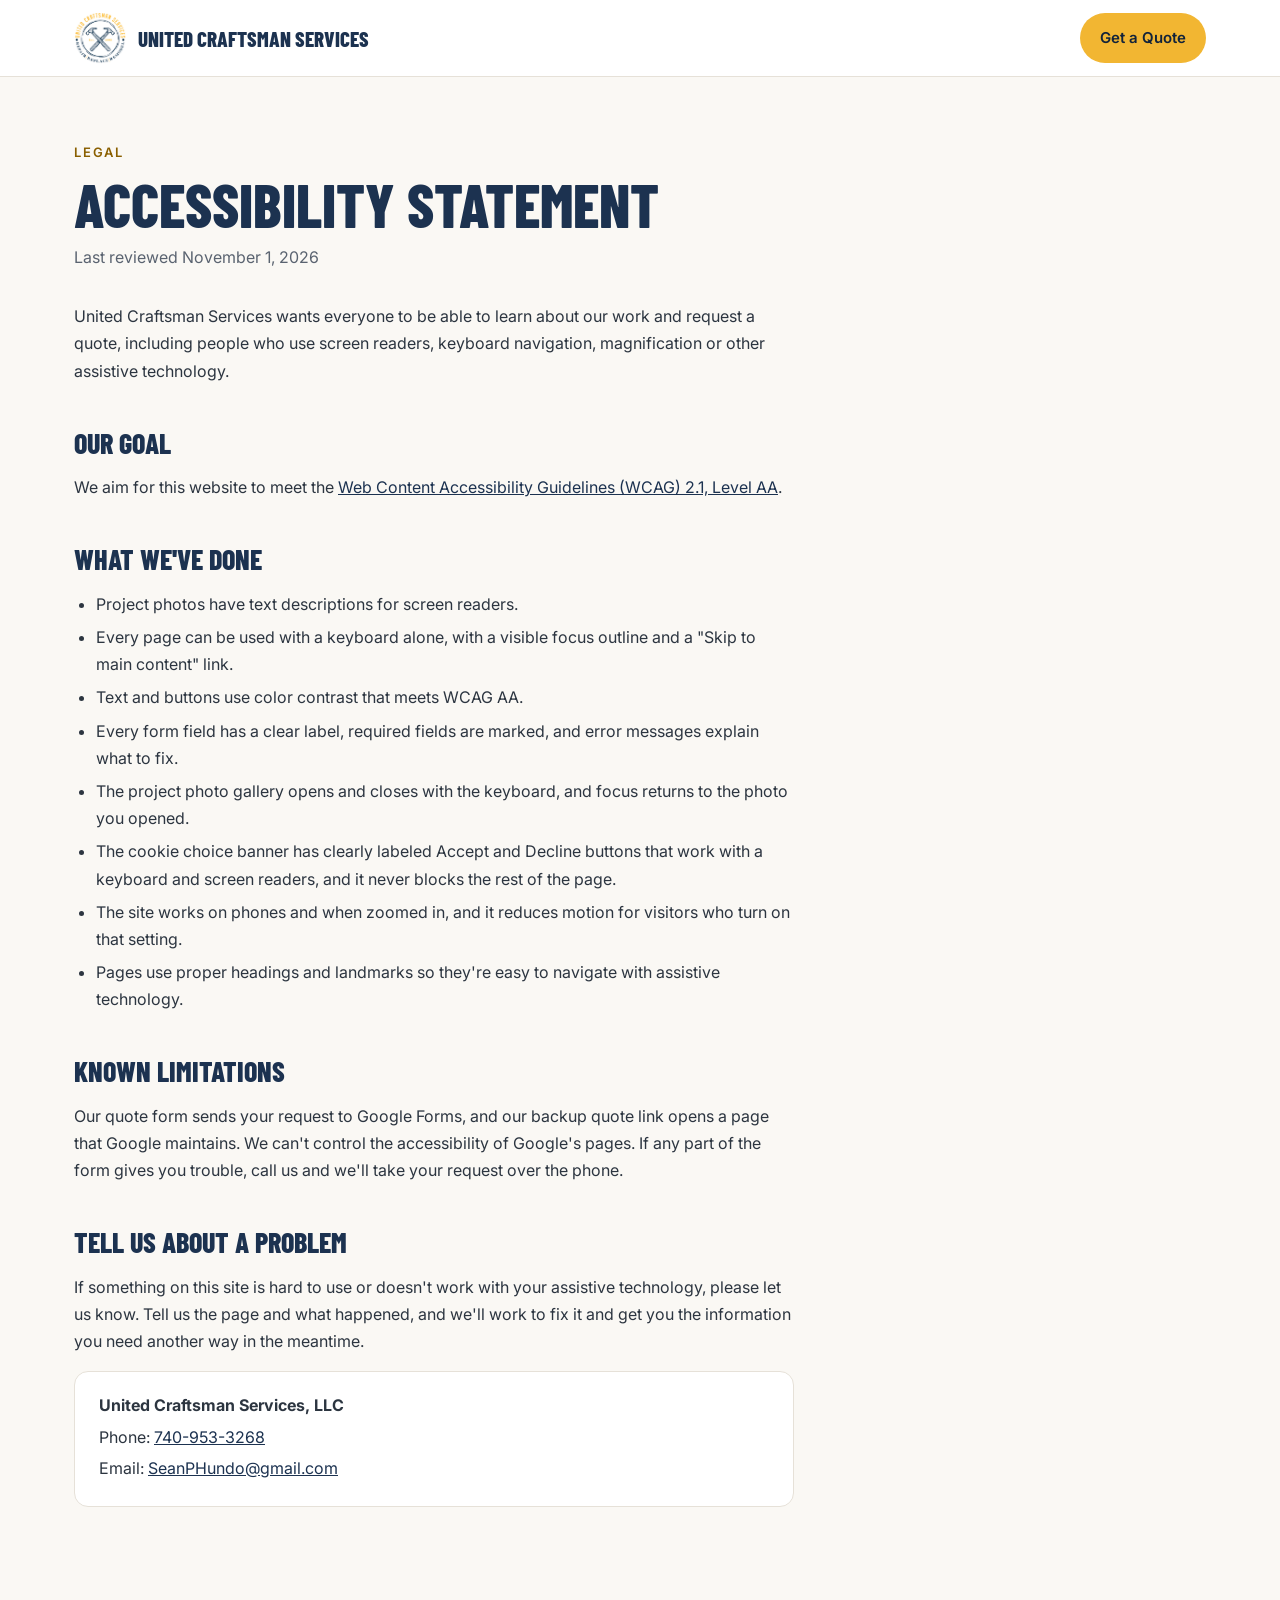
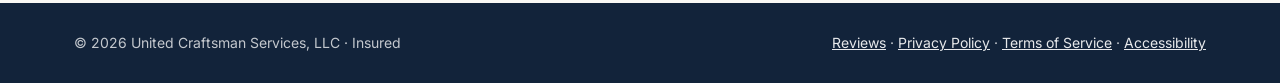
==== accessibility.html @ 77e53205 "Add files via upload" ====
<!doctype html>
<html lang="en">
<head>
  <meta charset="utf-8">
  <meta name="viewport" content="width=device-width, initial-scale=1">
  <title>Accessibility | United Craftsman Services</title>
  <meta name="description" content="Our commitment to making the United Craftsman Services website usable for everyone.">
  <link rel="icon" href="images/logo.png">
  <link rel="preconnect" href="https://fonts.googleapis.com">
  <link rel="preconnect" href="https://fonts.gstatic.com" crossorigin>
  <link href="https://fonts.googleapis.com/css2?family=Barlow+Condensed:wght@700;800&family=Inter:wght@400;500;600&display=swap" rel="stylesheet">
  <link rel="stylesheet" href="legal.css">
  <script src="site.js" defer></script>
</head>
<body>
<a href="#main" class="skip">Skip to main content</a>

<header>
  <div class="wrap nav">
    <a href="index.html" class="brand" aria-label="United Craftsman Services home">
      <img src="images/logo.png" alt="">
      <span>United Craftsman Services</span>
    </a>
    <a href="index.html#quote" class="btn">Get a Quote</a>
  </div>
</header>

<main id="main">
  <div class="wrap">
    <article>
      <div class="eyebrow">Legal</div>
      <h1>Accessibility Statement</h1>
      <p class="updated">Last reviewed November 1, 2026</p>

      <p>United Craftsman Services wants everyone to be able to learn about our work and request a quote, including people who use screen readers, keyboard navigation, magnification or other assistive technology.</p>

      <h2>Our goal</h2>
      <p>We aim for this website to meet the <a href="https://www.w3.org/TR/WCAG21/" target="_blank" rel="noopener">Web Content Accessibility Guidelines (WCAG) 2.1, Level AA</a>.</p>

      <h2>What we've done</h2>
      <ul>
        <li>Project photos have text descriptions for screen readers.</li>
        <li>Every page can be used with a keyboard alone, with a visible focus outline and a "Skip to main content" link.</li>
        <li>Text and buttons use color contrast that meets WCAG AA.</li>
        <li>Every form field has a clear label, required fields are marked, and error messages explain what to fix.</li>
        <li>The project photo gallery opens and closes with the keyboard, and focus returns to the photo you opened.</li>
        <li>The cookie choice banner has clearly labeled Accept and Decline buttons that work with a keyboard and screen readers, and it never blocks the rest of the page.</li>
        <li>The site works on phones and when zoomed in, and it reduces motion for visitors who turn on that setting.</li>
        <li>Pages use proper headings and landmarks so they're easy to navigate with assistive technology.</li>
      </ul>

      <h2>Known limitations</h2>
      <p>Our quote form sends your request to Google Forms, and our backup quote link opens a page that Google maintains. We can't control the accessibility of Google's pages. If any part of the form gives you trouble, call us and we'll take your request over the phone.</p>

      <h2>Tell us about a problem</h2>
      <p>If something on this site is hard to use or doesn't work with your assistive technology, please let us know. Tell us the page and what happened, and we'll work to fix it and get you the information you need another way in the meantime.</p>
      <div class="contact-card">
        <p><strong>United Craftsman Services, LLC</strong></p>
        <p>Phone: <a href="tel:+17409533268">740-953-3268</a></p>
        <p>Email: <a href="mailto:SeanPHundo@gmail.com">SeanPHundo@gmail.com</a></p>
      </div>
    </article>
  </div>
</main>

<footer>
  <div class="wrap">
    <span>&copy; 2026 United Craftsman Services, LLC · Insured</span>
    <span><a href="reviews.html">Reviews</a> · <a href="privacy.html">Privacy Policy</a> · <a href="terms.html">Terms of Service</a> · <a href="accessibility.html" aria-current="page">Accessibility</a><span data-cookie-settings hidden> · <a href="#">Cookie settings</a></span></span>
  </div>
</footer>
</body>
</html>
---- legal.css ----
/* Shared styles for the Privacy, Terms and Accessibility pages. Colors match index.html. */
:root {
  color-scheme: light;
  --navy: #1c3250;
  --navy-deep: #12233a;
  --gold: #f2b632;
  --gold-hover: #e0a31c;
  --gold-ink: #8a5f00;
  --bg: #faf8f4;
  --surface: #ffffff;
  --ink: #18202b;
  --muted: #5a6370;
  --line: #e6e1d8;
}

* { box-sizing: border-box; }
body {
  margin: 0;
  background: var(--bg);
  color: var(--ink);
  font-family: Inter, system-ui, -apple-system, "Segoe UI", sans-serif;
  font-size: 16px;
  line-height: 1.7;
  -webkit-font-smoothing: antialiased;
}
a { color: var(--navy); }
a:focus-visible, .btn:focus-visible { outline: 3px solid var(--gold); outline-offset: 3px; }
.wrap { max-width: 1180px; margin: 0 auto; padding: 0 24px; }

.skip {
  position: absolute; left: 16px; top: -60px; z-index: 60;
  background: var(--gold); color: var(--navy-deep); padding: 10px 16px; border-radius: 8px; font-weight: 600;
}
.skip:focus { top: 12px; }

header { background: var(--surface); border-bottom: 1px solid var(--line); }
.nav { display: flex; align-items: center; justify-content: space-between; gap: 16px; height: 76px; }
.brand { display: flex; align-items: center; gap: 12px; text-decoration: none; }
.brand img { width: 52px; height: 52px; object-fit: contain; }
.brand span {
  font-family: "Barlow Condensed", sans-serif; font-weight: 800; text-transform: uppercase;
  font-size: 21px; line-height: 1; color: var(--navy);
}
.btn {
  display: inline-flex; align-items: center; padding: 12px 20px; border-radius: 999px;
  background: var(--gold); color: var(--navy-deep); font-weight: 600; font-size: 15px; text-decoration: none;
}
.btn:hover { background: var(--gold-hover); }

main { padding: 64px 0 96px; }
article { max-width: 720px; }
.eyebrow { font-size: 13px; font-weight: 600; letter-spacing: .14em; text-transform: uppercase; color: var(--gold-ink); }
h1, h2 {
  font-family: "Barlow Condensed", Inter, sans-serif; font-weight: 800; text-transform: uppercase;
  color: var(--navy); line-height: 1.05; text-wrap: balance;
}
h1 { font-size: clamp(40px, 6vw, 60px); margin: 10px 0 8px; }
h2 { font-size: 28px; margin: 44px 0 10px; }
.updated { color: var(--muted); margin: 0 0 32px; }
p, li { color: #2c3540; }
ul { padding-left: 22px; }
li { margin-bottom: 6px; }
.contact-card {
  margin-top: 16px; padding: 20px 24px; background: var(--surface);
  border: 1px solid var(--line); border-radius: 14px;
}
.contact-card p { margin: 0 0 4px; }

footer { background: var(--navy-deep); color: rgba(255,255,255,.75); padding: 28px 0; font-size: 14px; }
footer .wrap { display: flex; flex-wrap: wrap; justify-content: space-between; gap: 8px 24px; }
footer a { color: rgba(255,255,255,.9); }
footer a:hover { color: var(--gold); }

@media (max-width: 560px) {
  .wrap { padding: 0 16px; }
  .brand span { font-size: 17px; }
  .brand img { width: 44px; height: 44px; }
  .btn { padding: 10px 14px; font-size: 14px; }
}
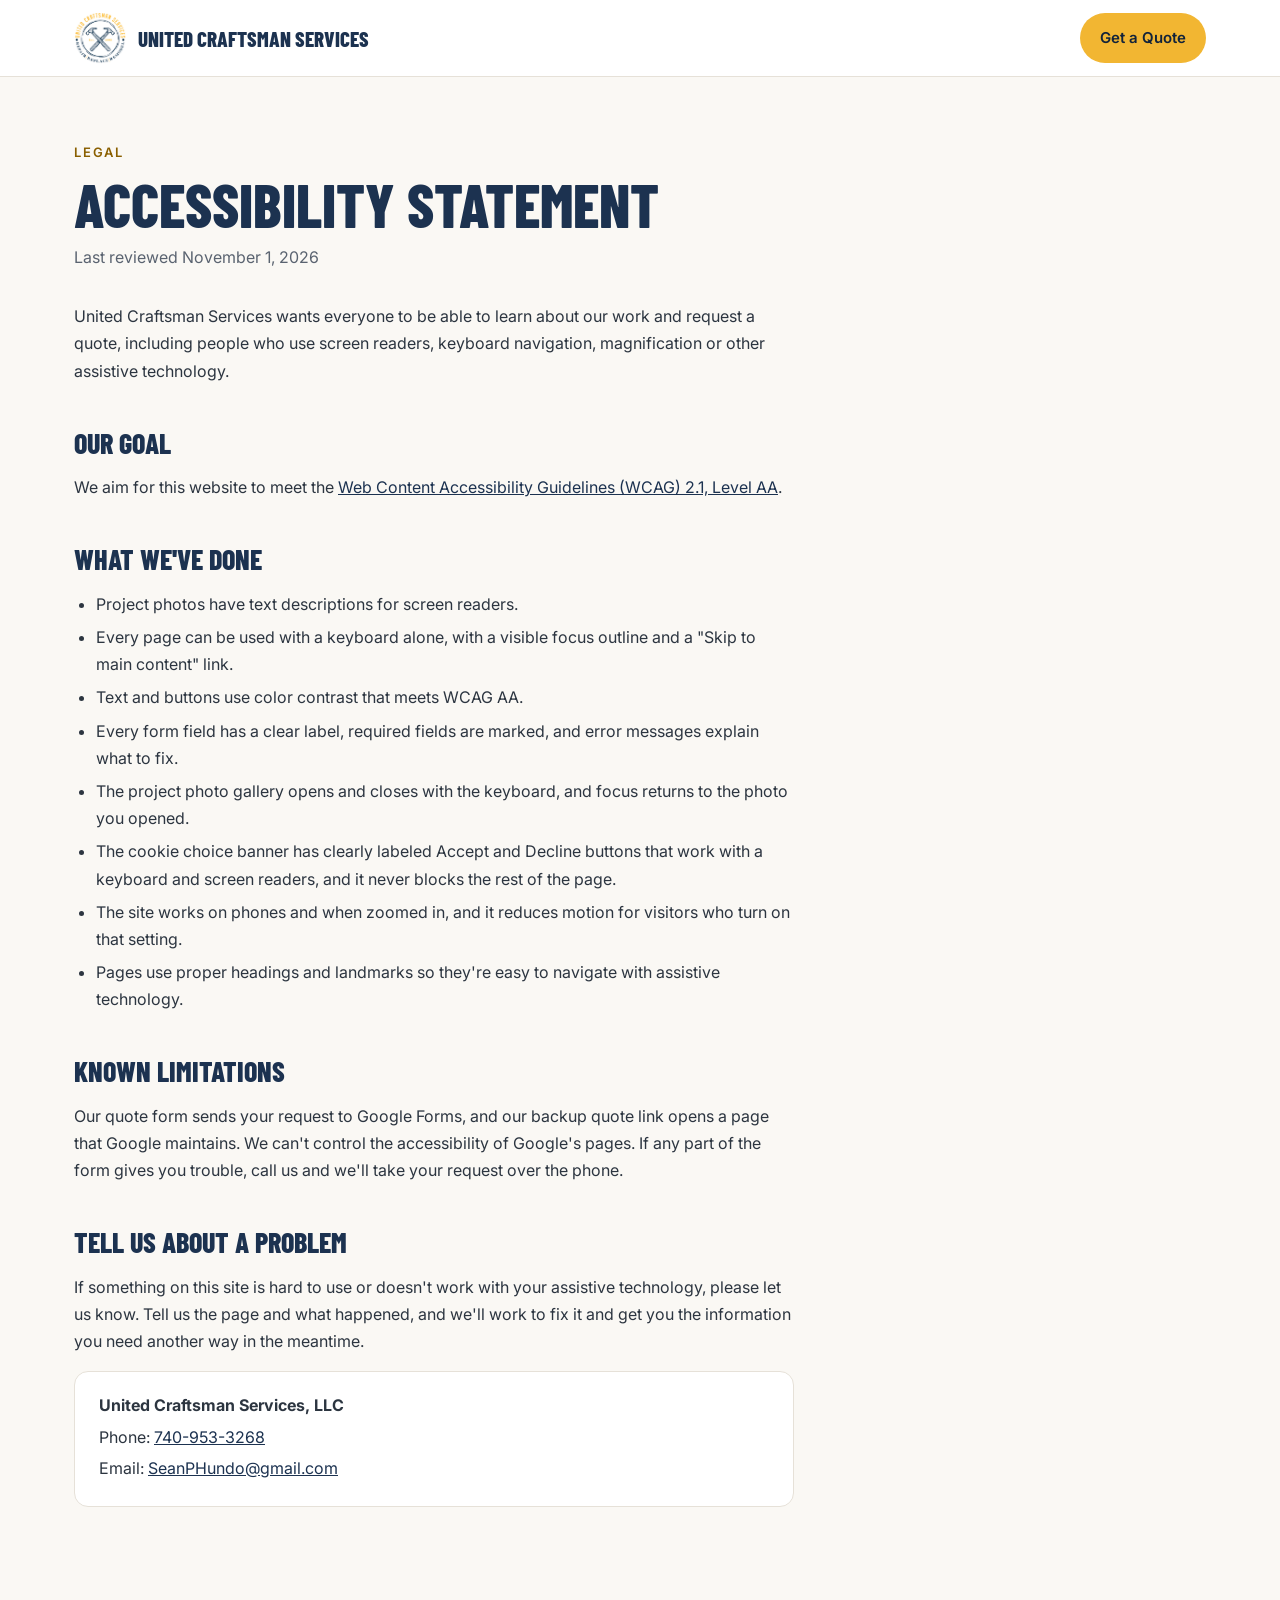
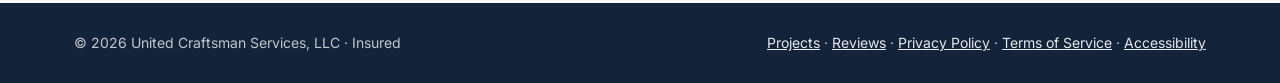
==== commit a8cdbbdf: "Add files via upload" ====
--- a/accessibility.html
+++ b/accessibility.html
@@ -66,7 +66,7 @@
 <footer>
   <div class="wrap">
     <span>&copy; 2026 United Craftsman Services, LLC · Insured</span>
-    <span><a href="reviews.html">Reviews</a> · <a href="privacy.html">Privacy Policy</a> · <a href="terms.html">Terms of Service</a> · <a href="accessibility.html" aria-current="page">Accessibility</a><span data-cookie-settings hidden> · <a href="#">Cookie settings</a></span></span>
+    <span><a href="projects.html">Projects</a> · <a href="reviews.html">Reviews</a> · <a href="privacy.html">Privacy Policy</a> · <a href="terms.html">Terms of Service</a> · <a href="accessibility.html" aria-current="page">Accessibility</a><span data-cookie-settings hidden> · <a href="#">Cookie settings</a></span></span>
   </div>
 </footer>
 </body>
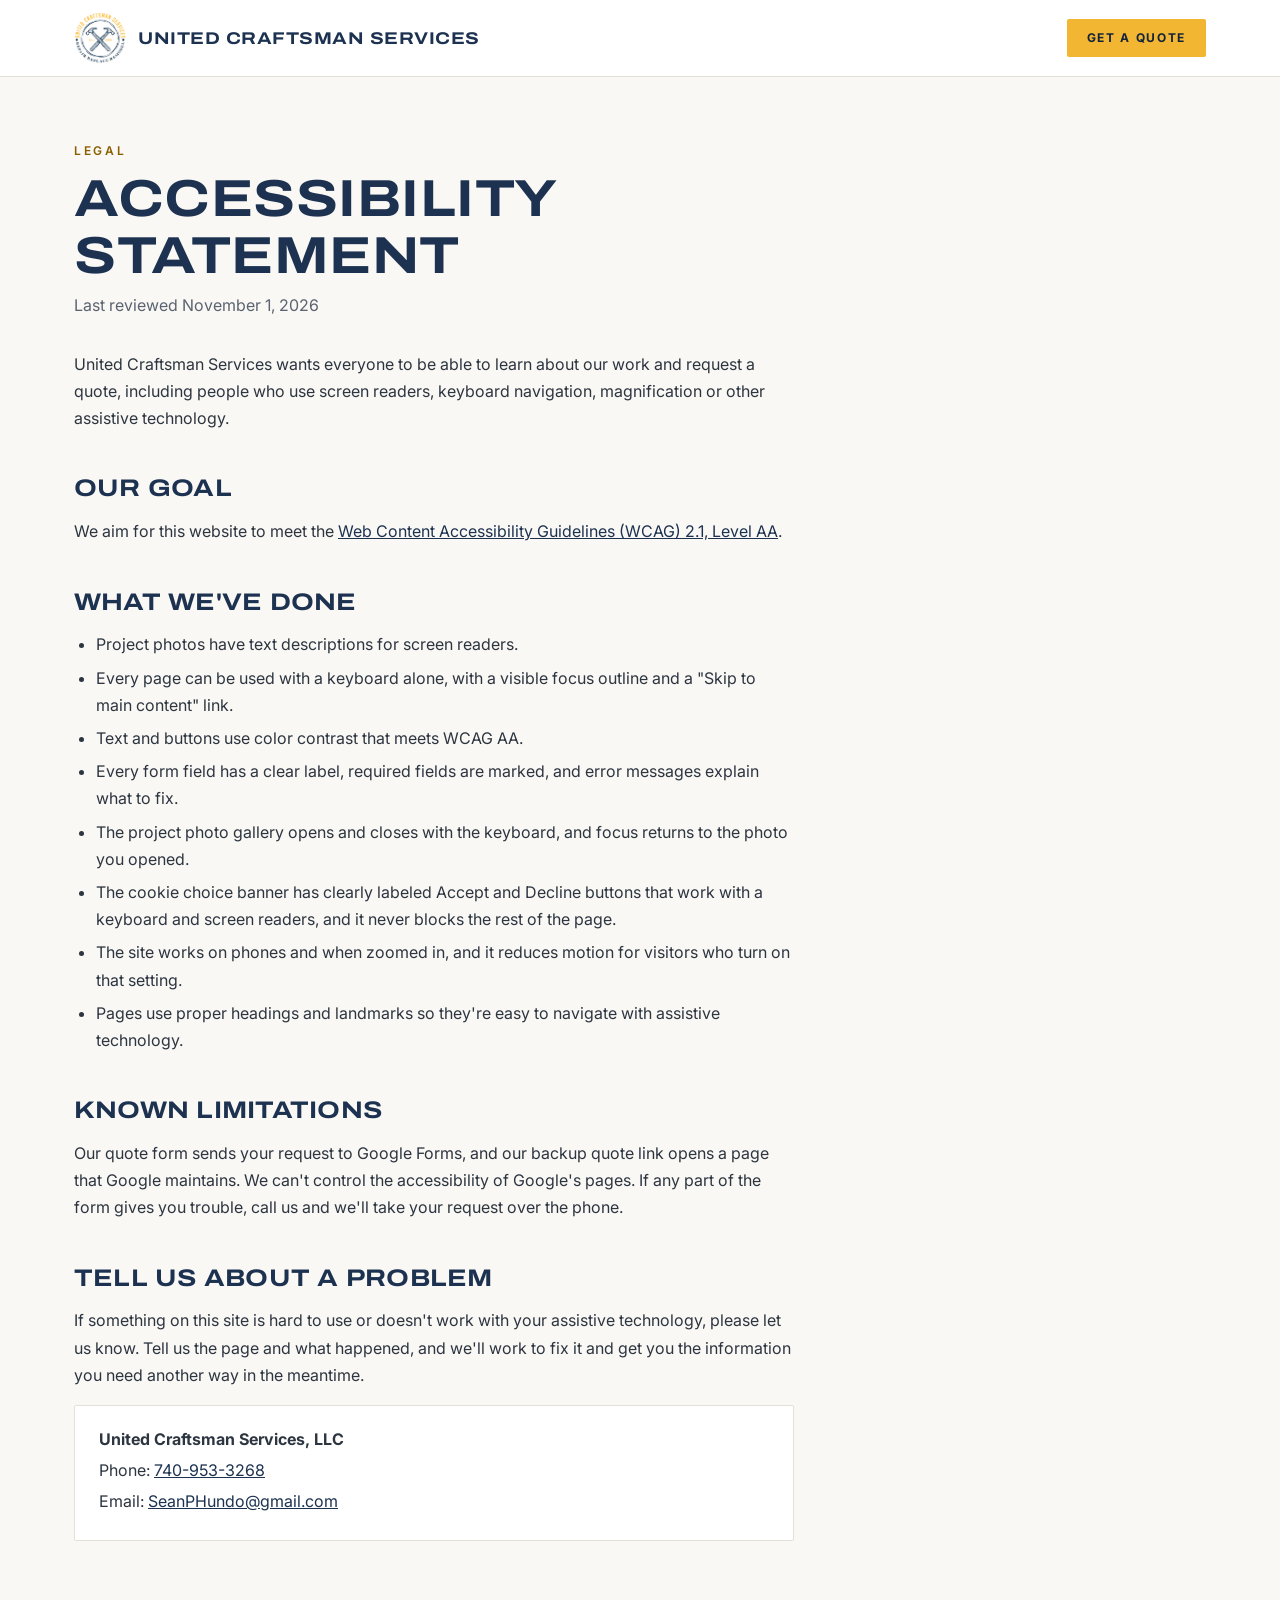
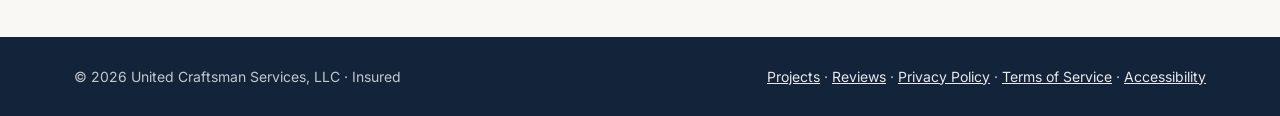
==== commit aa140e0e: "Add files via upload" ====
--- a/accessibility.html
+++ b/accessibility.html
@@ -8,7 +8,7 @@
   <link rel="icon" href="images/logo.png">
   <link rel="preconnect" href="https://fonts.googleapis.com">
   <link rel="preconnect" href="https://fonts.gstatic.com" crossorigin>
-  <link href="https://fonts.googleapis.com/css2?family=Barlow+Condensed:wght@700;800&family=Inter:wght@400;500;600&display=swap" rel="stylesheet">
+  <link href="https://fonts.googleapis.com/css2?family=Archivo:wdth,wght@112..125,500..800&family=Inter:wght@400;500;600;700&display=swap" rel="stylesheet">
   <link rel="stylesheet" href="legal.css">
   <script src="site.js" defer></script>
 </head>
--- a/legal.css
+++ b/legal.css
@@ -38,31 +38,32 @@
 .brand { display: flex; align-items: center; gap: 12px; text-decoration: none; }
 .brand img { width: 52px; height: 52px; object-fit: contain; }
 .brand span {
-  font-family: "Barlow Condensed", sans-serif; font-weight: 800; text-transform: uppercase;
-  font-size: 21px; line-height: 1; color: var(--navy);
+  font-family: Archivo, Inter, sans-serif; font-stretch: 118%; font-weight: 700; text-transform: uppercase;
+  font-size: 17px; line-height: 1; letter-spacing: .03em; color: var(--navy);
 }
 .btn {
-  display: inline-flex; align-items: center; padding: 12px 20px; border-radius: 999px;
-  background: var(--gold); color: var(--navy-deep); font-weight: 600; font-size: 15px; text-decoration: none;
+  display: inline-flex; align-items: center; padding: 13px 20px; border-radius: 2px;
+  background: var(--gold); color: var(--navy-deep); font-weight: 700; font-size: 12px; line-height: 1;
+  letter-spacing: .14em; text-transform: uppercase; text-decoration: none;
 }
 .btn:hover { background: var(--gold-hover); }
 
 main { padding: 64px 0 96px; }
 article { max-width: 720px; }
-.eyebrow { font-size: 13px; font-weight: 600; letter-spacing: .14em; text-transform: uppercase; color: var(--gold-ink); }
+.eyebrow { font-size: 12px; font-weight: 600; letter-spacing: .22em; text-transform: uppercase; color: var(--gold-ink); }
 h1, h2 {
-  font-family: "Barlow Condensed", Inter, sans-serif; font-weight: 800; text-transform: uppercase;
-  color: var(--navy); line-height: 1.05; text-wrap: balance;
+  font-family: Archivo, Inter, sans-serif; font-stretch: 118%; font-weight: 700; text-transform: uppercase;
+  color: var(--navy); line-height: 1.08; letter-spacing: .01em; text-wrap: balance;
 }
-h1 { font-size: clamp(40px, 6vw, 60px); margin: 10px 0 8px; }
-h2 { font-size: 28px; margin: 44px 0 10px; }
+h1 { font-size: clamp(32px, 5vw, 52px); margin: 10px 0 8px; }
+h2 { font-size: 24px; margin: 44px 0 10px; }
 .updated { color: var(--muted); margin: 0 0 32px; }
 p, li { color: #2c3540; }
 ul { padding-left: 22px; }
 li { margin-bottom: 6px; }
 .contact-card {
   margin-top: 16px; padding: 20px 24px; background: var(--surface);
-  border: 1px solid var(--line); border-radius: 14px;
+  border: 1px solid var(--line); border-radius: 2px;
 }
 .contact-card p { margin: 0 0 4px; }
 
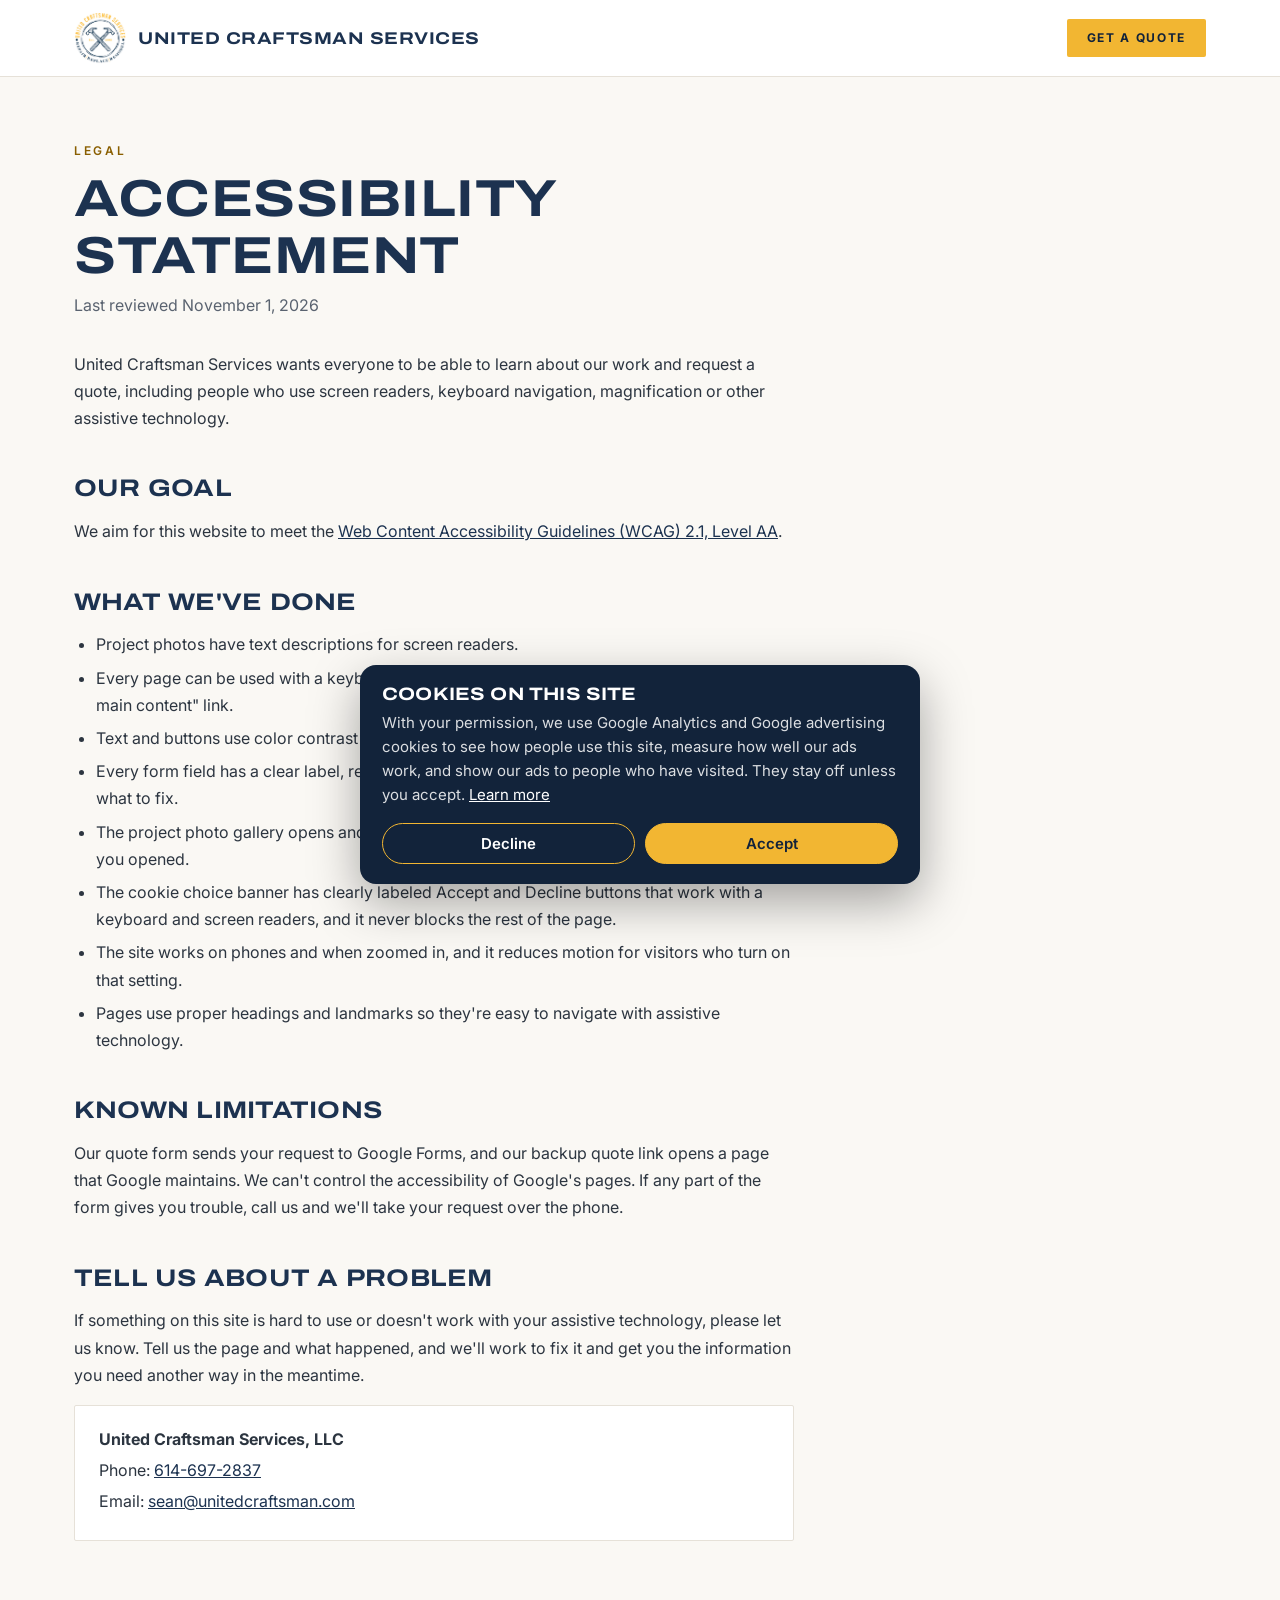
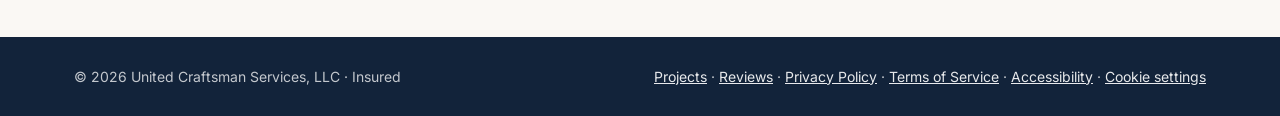
==== commit d881efbe: "Add files via upload" ====
--- a/accessibility.html
+++ b/accessibility.html
@@ -3,6 +3,10 @@
 <head>
   <meta charset="utf-8">
   <meta name="viewport" content="width=device-width, initial-scale=1">
+  <script>
+    // The old GitHub Pages address sends visitors to the same page on unitedcraftsman.com.
+    if (location.hostname === 'saintconsulting.github.io') location.replace('https://unitedcraftsman.com' + location.pathname.replace(/^\/ucs-website1/, '') + location.search + location.hash);
+  </script>
   <title>Accessibility | United Craftsman Services</title>
   <meta name="description" content="Our commitment to making the United Craftsman Services website usable for everyone.">
   <link rel="icon" href="images/logo.png">
@@ -56,8 +60,8 @@
       <p>If something on this site is hard to use or doesn't work with your assistive technology, please let us know. Tell us the page and what happened, and we'll work to fix it and get you the information you need another way in the meantime.</p>
       <div class="contact-card">
         <p><strong>United Craftsman Services, LLC</strong></p>
-        <p>Phone: <a href="tel:+17409533268">740-953-3268</a></p>
-        <p>Email: <a href="mailto:SeanPHundo@gmail.com">SeanPHundo@gmail.com</a></p>
+        <p>Phone: <a href="tel:+16146972837">614-697-2837</a></p>
+        <p>Email: <a href="mailto:sean@unitedcraftsman.com">sean@unitedcraftsman.com</a></p>
       </div>
     </article>
   </div>
--- a/legal.css
+++ b/legal.css
@@ -14,6 +14,7 @@
 }
 
 * { box-sizing: border-box; }
+[hidden] { display: none !important; }
 body {
   margin: 0;
   background: var(--bg);
